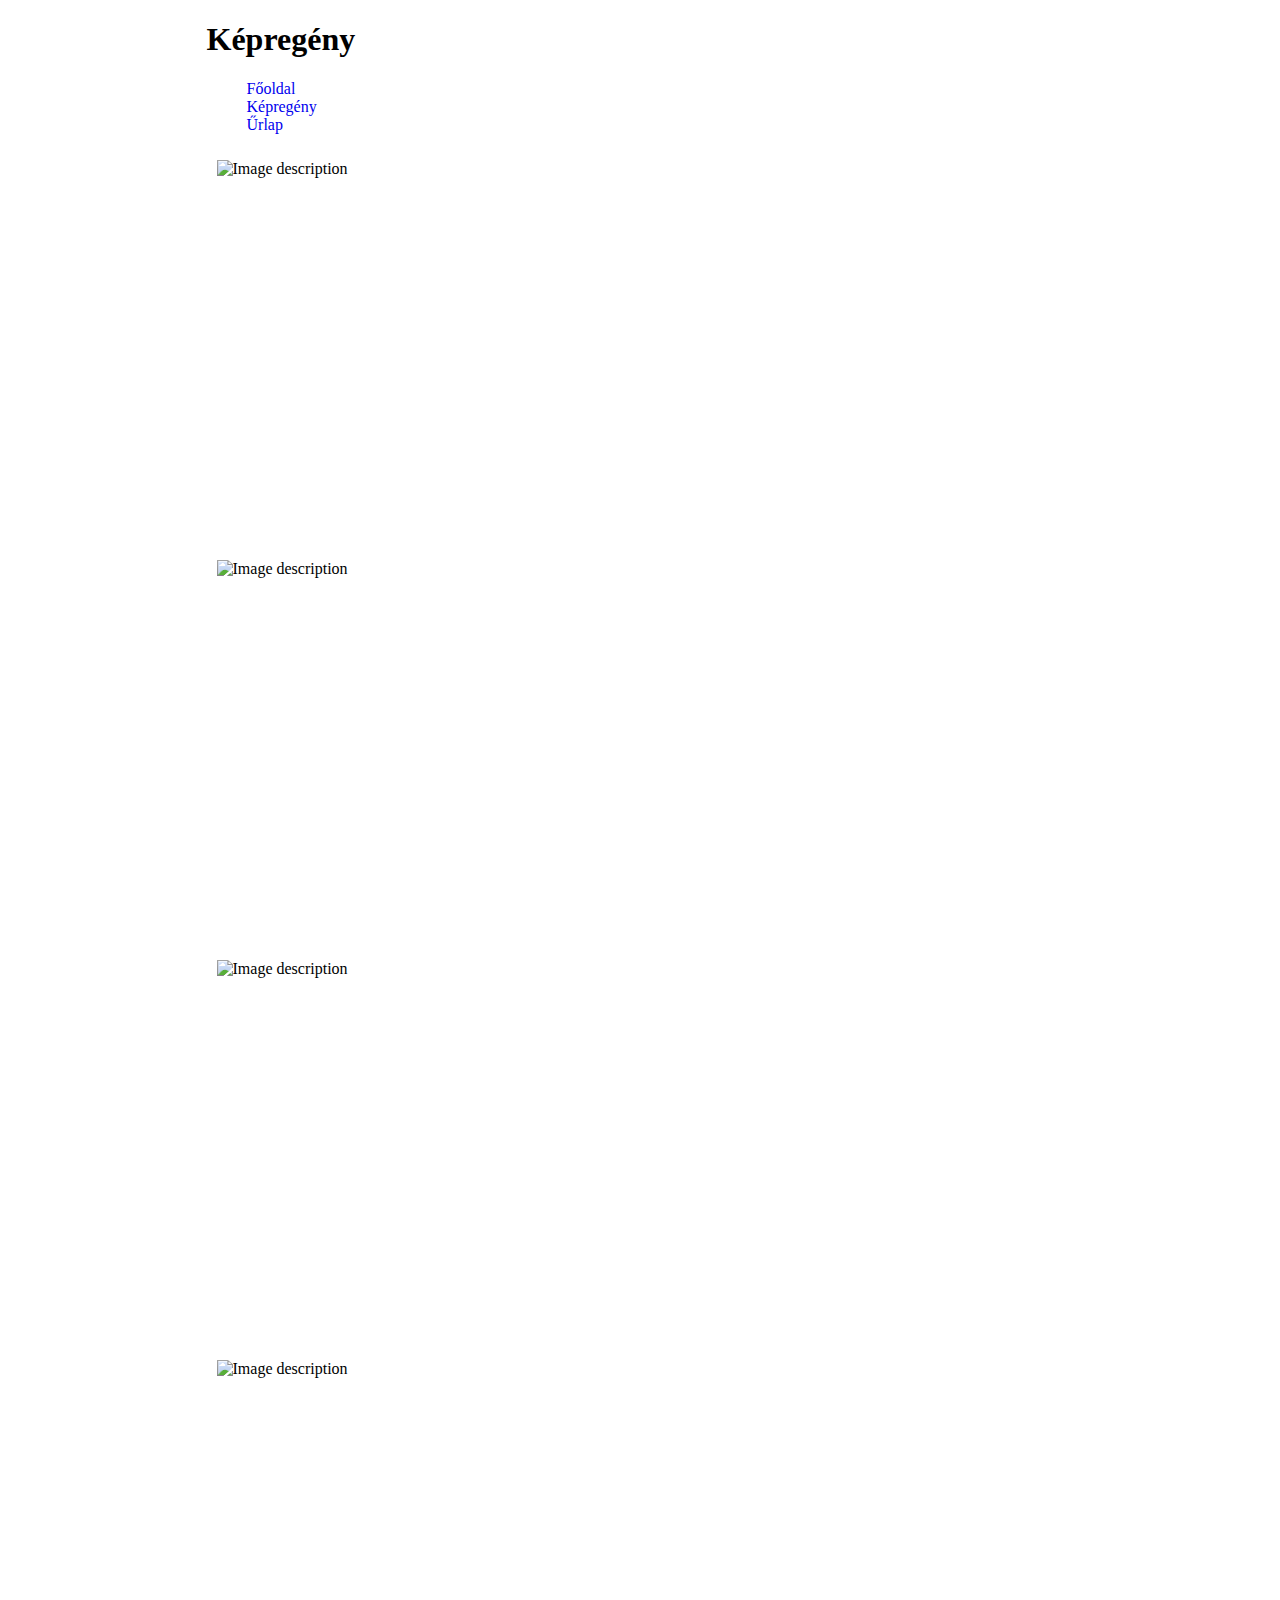
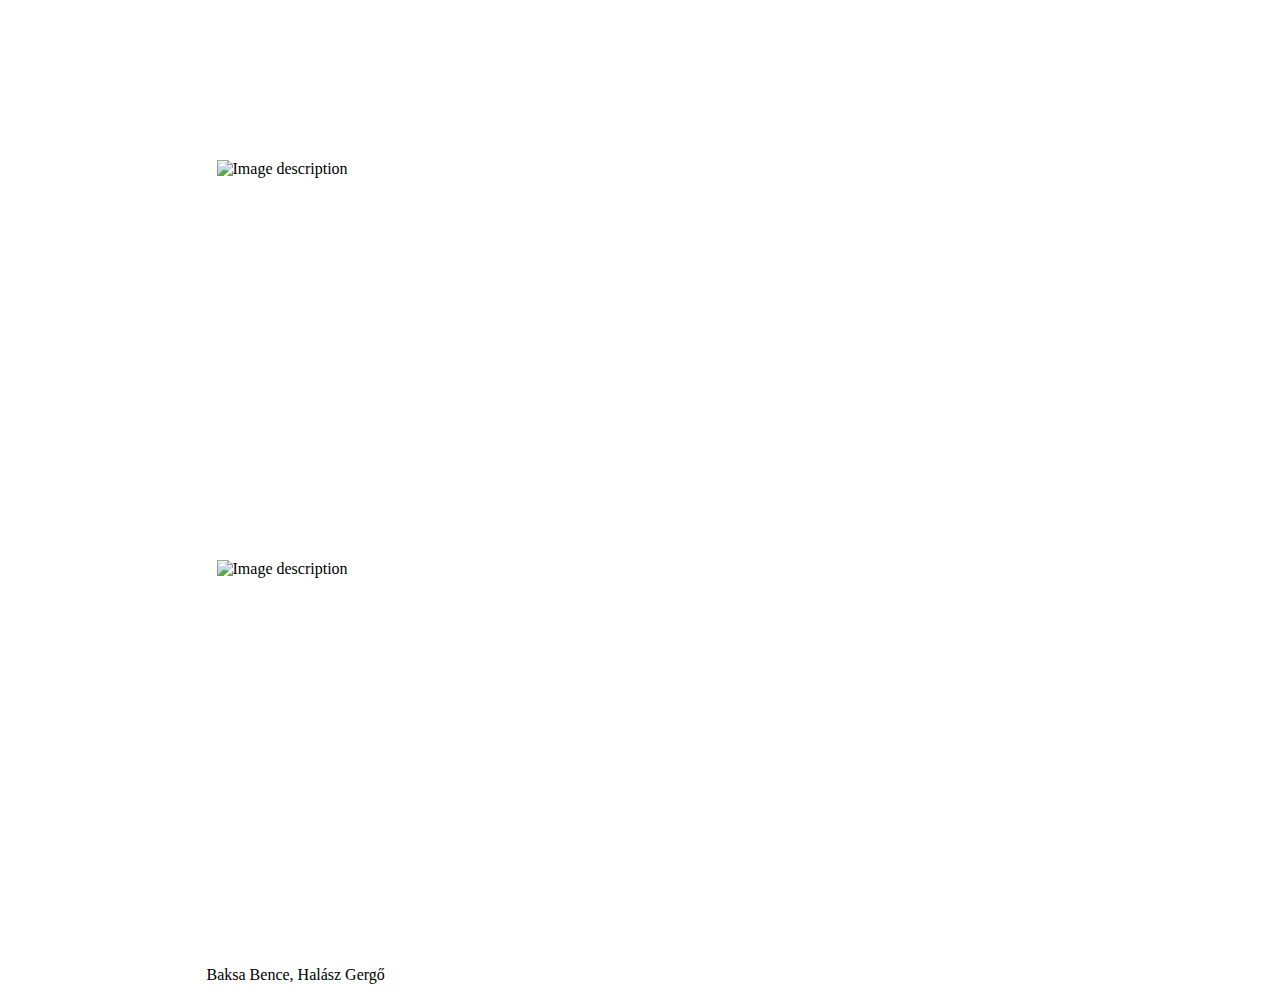
==== kepregeny.html @ dfd439e9 "kepregeny oldal alapok" ====
<!DOCTYPE html>
<html lang="hu">
  <head>
    <meta charset="UTF-8" />
    <meta name="viewport" content="width=device-width, initial-scale=1.0" />
    <meta name="description" content="Képregény" />
    <meta name="keywords" content="Kaland, Balaton, Képregény" />
    <meta name="author" content="Baksa Bence, Halász Gergő" />
    <link rel="stylesheet" href="szerkezet.css">
    <link rel="preconnect" href="https://fonts.googleapis.com" />
    <link rel="preconnect" href="https://fonts.gstatic.com" crossorigin />
    <link
      href="https://fonts.googleapis.com/css2?family=Bangers&display=swap"
      rel="stylesheet"
    />
    <title>Képregény</title>
  </head>
  <body>
    <main>
      <header>
        <h1>Képregény</h1>
      </header>

      <nav>
        <ul>
            <li><a href="index.html">Főoldal</a></li>
            <li><a href="kepregeny.html">Képregény</a></li>
            <li><a href="urlap.html">Űrlap</a></li>
        </ul>
      </nav>

      <article>
        <div class="card">
            <div class="card-holder">
            <img src="path/to/image.jpg" alt="Image description">
            <h3></h3>
            <p></p>
            </div>
            
          </div>

          <div class="card">
            <div class="card-holder">
            <img src="path/to/image.jpg" alt="Image description">
            <h3></h3>
            <p></p>
            </div>
            
        <div class="card">
            <div class="card-holder">
            <img src="path/to/image.jpg" alt="Image description">
            <h3></h3>
            <p></p>
        </div>
        
        <div class="card">
            <div class="card-holder">
            <img src="path/to/image.jpg" alt="Image description">
            <h3></h3>
            <p></p>
        </div>
        
        <div class="card">
            <div class="card-holder">
            <img src="path/to/image.jpg" alt="Image description">
            <h3></h3>
            <p></p>
        </div>
        
        <div class="card">
            <div class="card-holder">
            <img src="path/to/image.jpg" alt="Image description">
            <h3></h3>
            <p></p>
        </div>
      </article>

      <footer><p>Baksa Bence, Halász Gergő</p></footer>
    </main>
  </body>
</html>
---- szerkezet.css ----
main{
    max-width: 80%;
    width: 867px;
    margin: auto;
}


ul{
    list-style-type: none;
}

a{
    text-decoration: none;
}

.container {
    width: 100%;
    max-width: 960px;
    margin: 0 auto;
}

.card-holder {
    width: 280px;
    height: 380px;
    padding: 10px;
    background-color: white;
    border-radius: 10px;
}
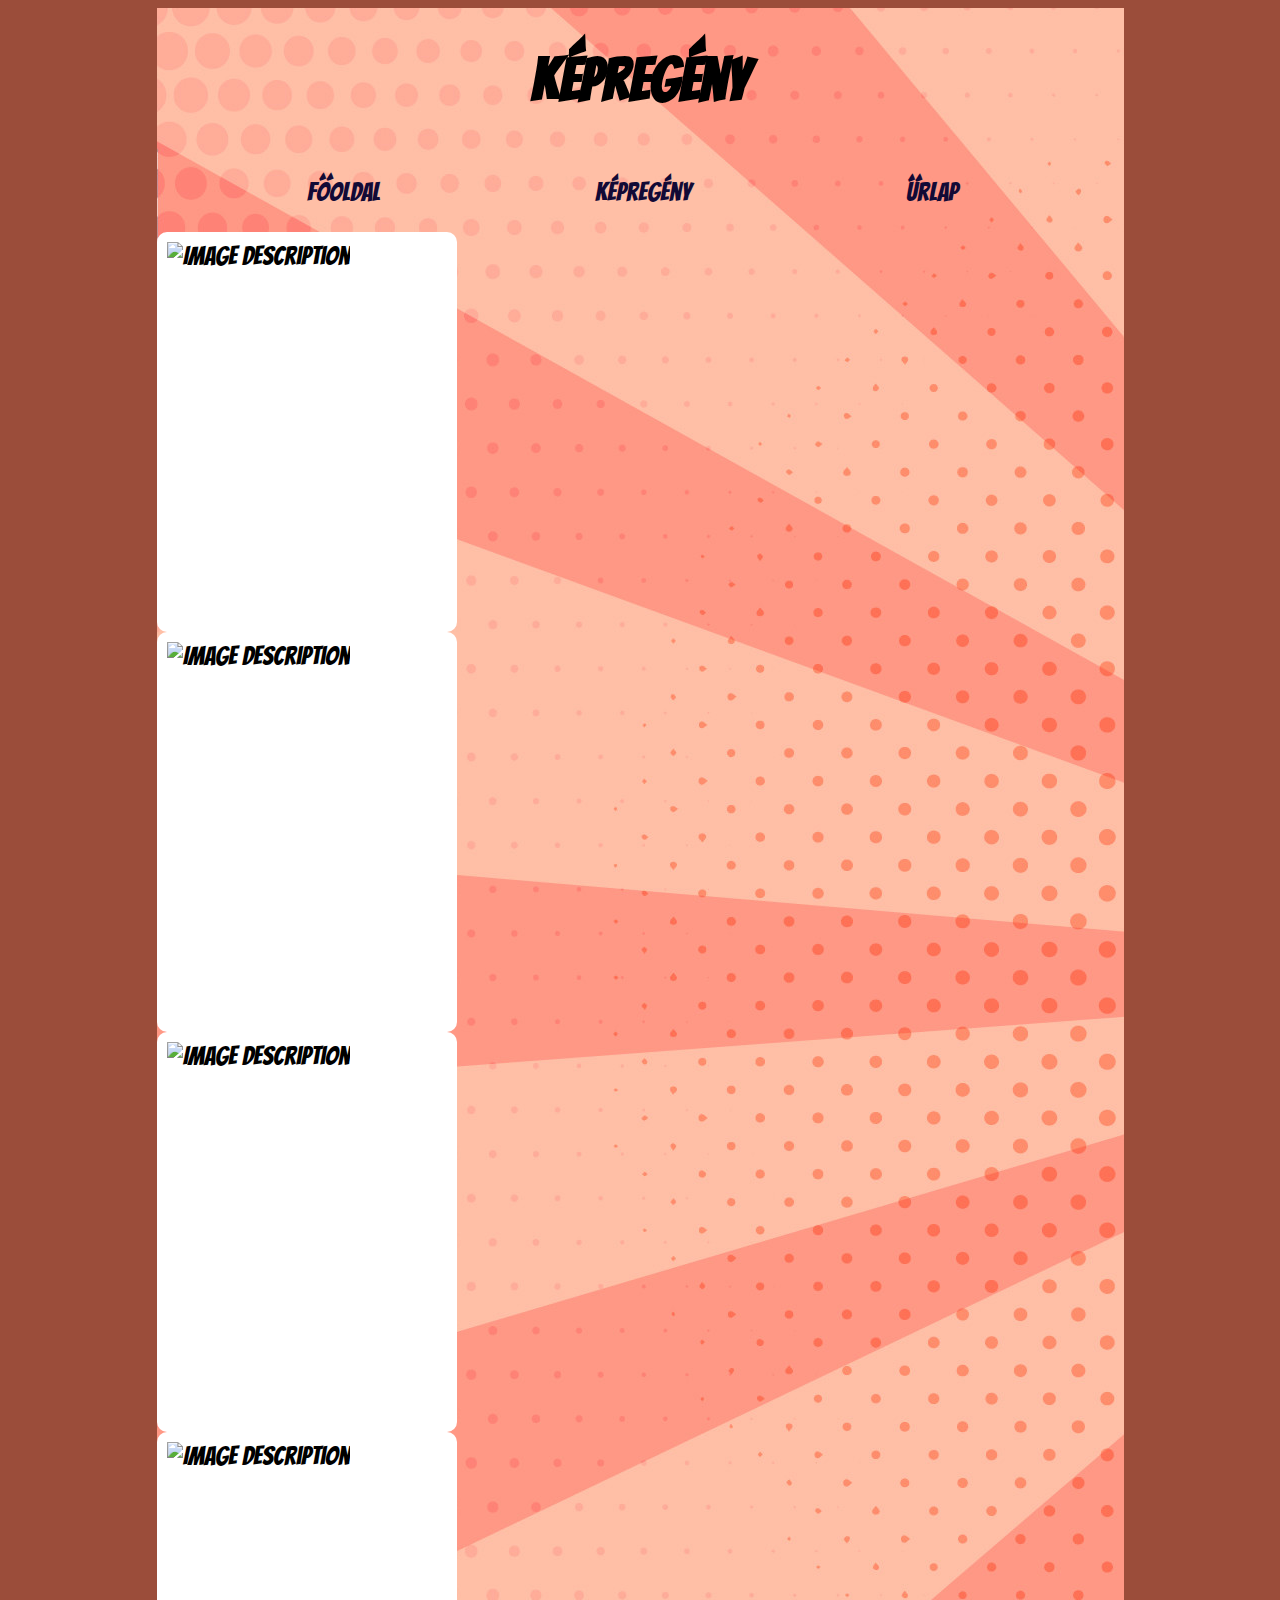
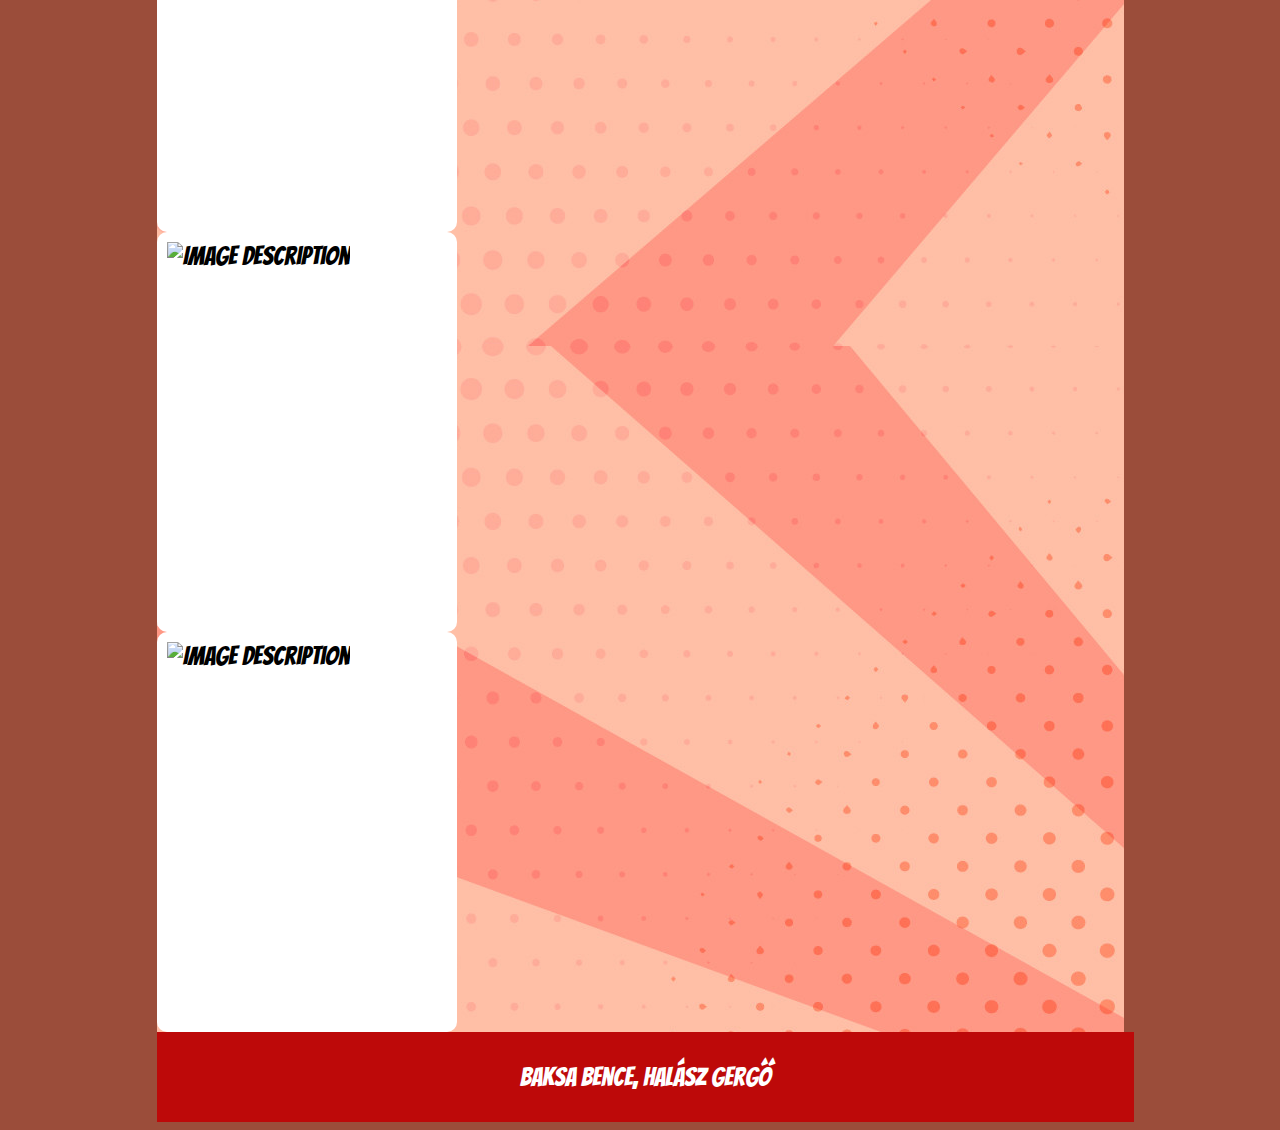
==== commit 0ddb75ec: "urlap oldal 70%" ====
--- a/kepregeny.html
+++ b/kepregeny.html
@@ -6,13 +6,10 @@
     <meta name="description" content="Képregény" />
     <meta name="keywords" content="Kaland, Balaton, Képregény" />
     <meta name="author" content="Baksa Bence, Halász Gergő" />
-    <link rel="stylesheet" href="szerkezet.css">
+    <link rel="stylesheet" href="kepregeny.css">
     <link rel="preconnect" href="https://fonts.googleapis.com" />
     <link rel="preconnect" href="https://fonts.gstatic.com" crossorigin />
-    <link
-      href="https://fonts.googleapis.com/css2?family=Bangers&display=swap"
-      rel="stylesheet"
-    />
+    <link href="https://fonts.googleapis.com/css2?family=Bangers&display=swap" rel="stylesheet"/>
     <title>Képregény</title>
   </head>
   <body>
--- a/kepregeny.css
+++ b/kepregeny.css
@@ -0,0 +1,14 @@
+@import url(kozos.css);
+.container {
+    width: 100%;
+    max-width: 960px;
+    margin: 0 auto;
+}
+
+.card-holder {
+    width: 280px;
+    height: 380px;
+    padding: 10px;
+    background-color: white;
+    border-radius: 10px;
+}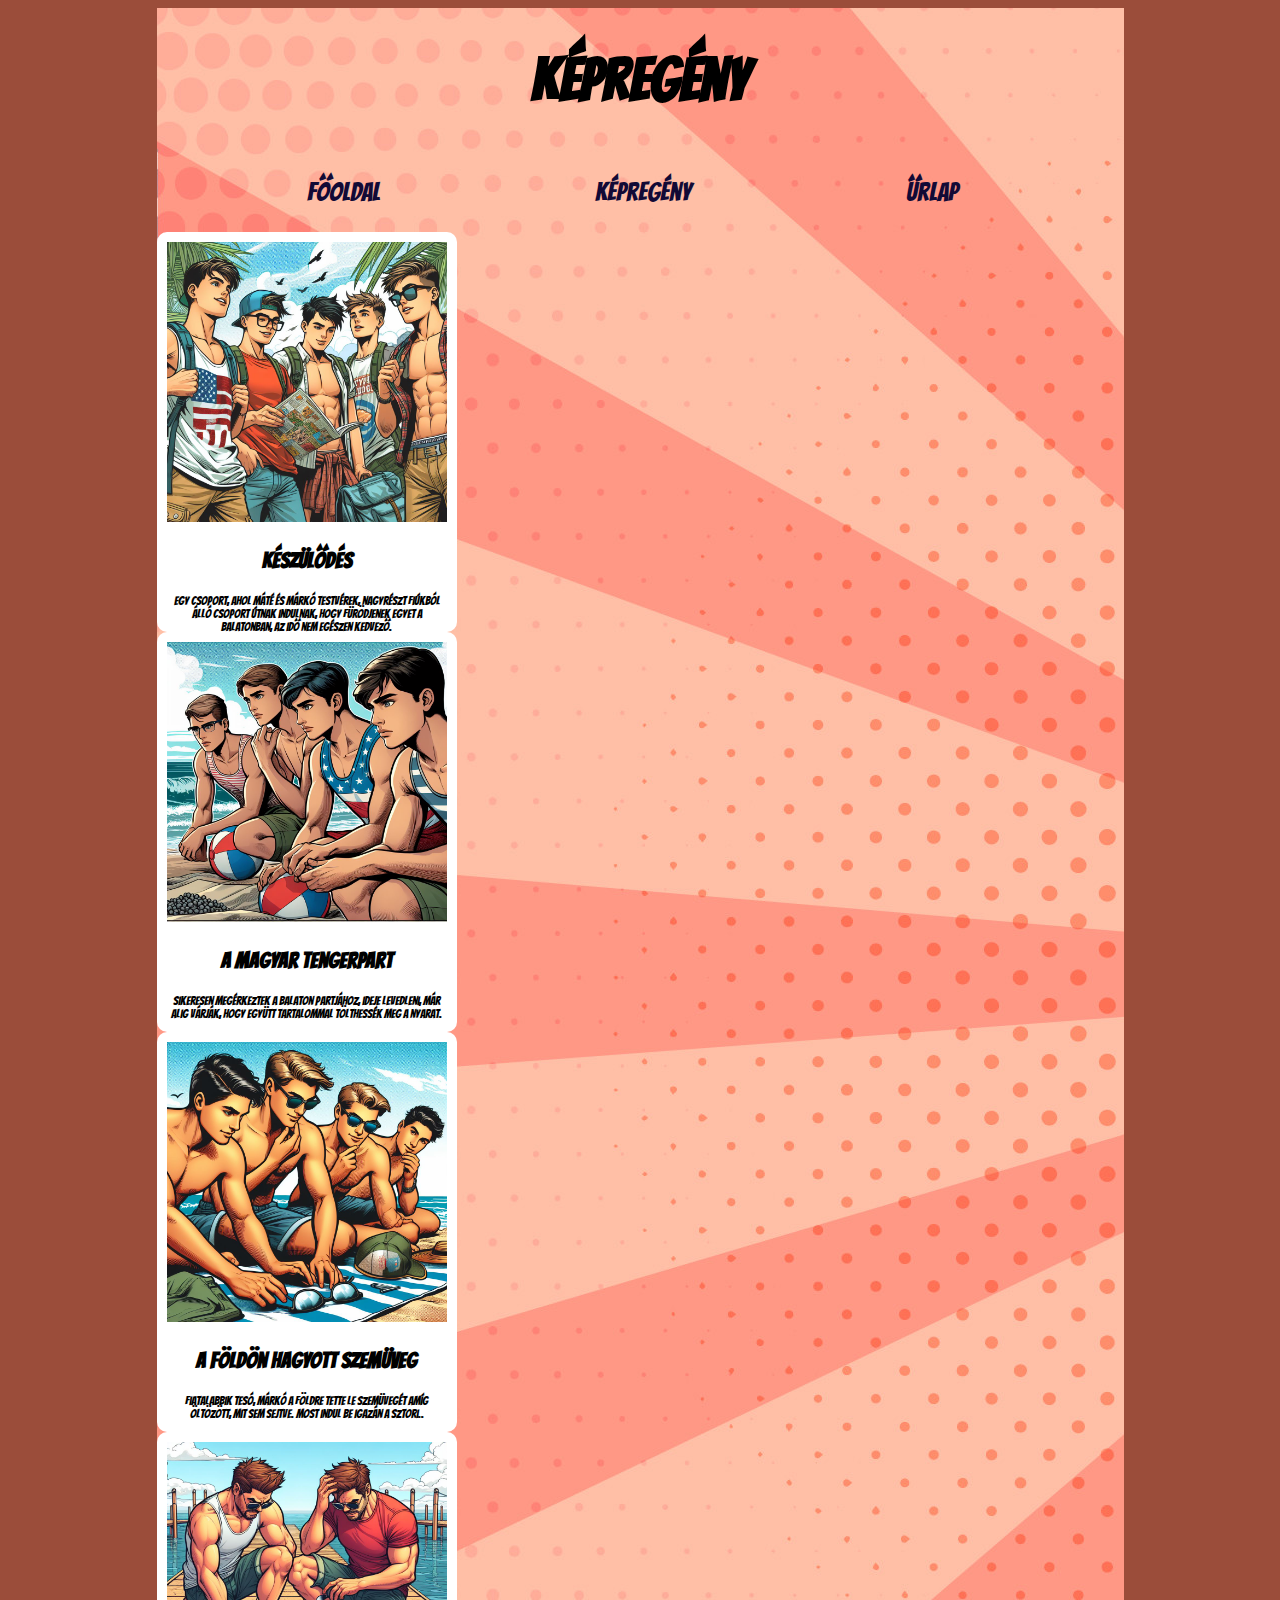
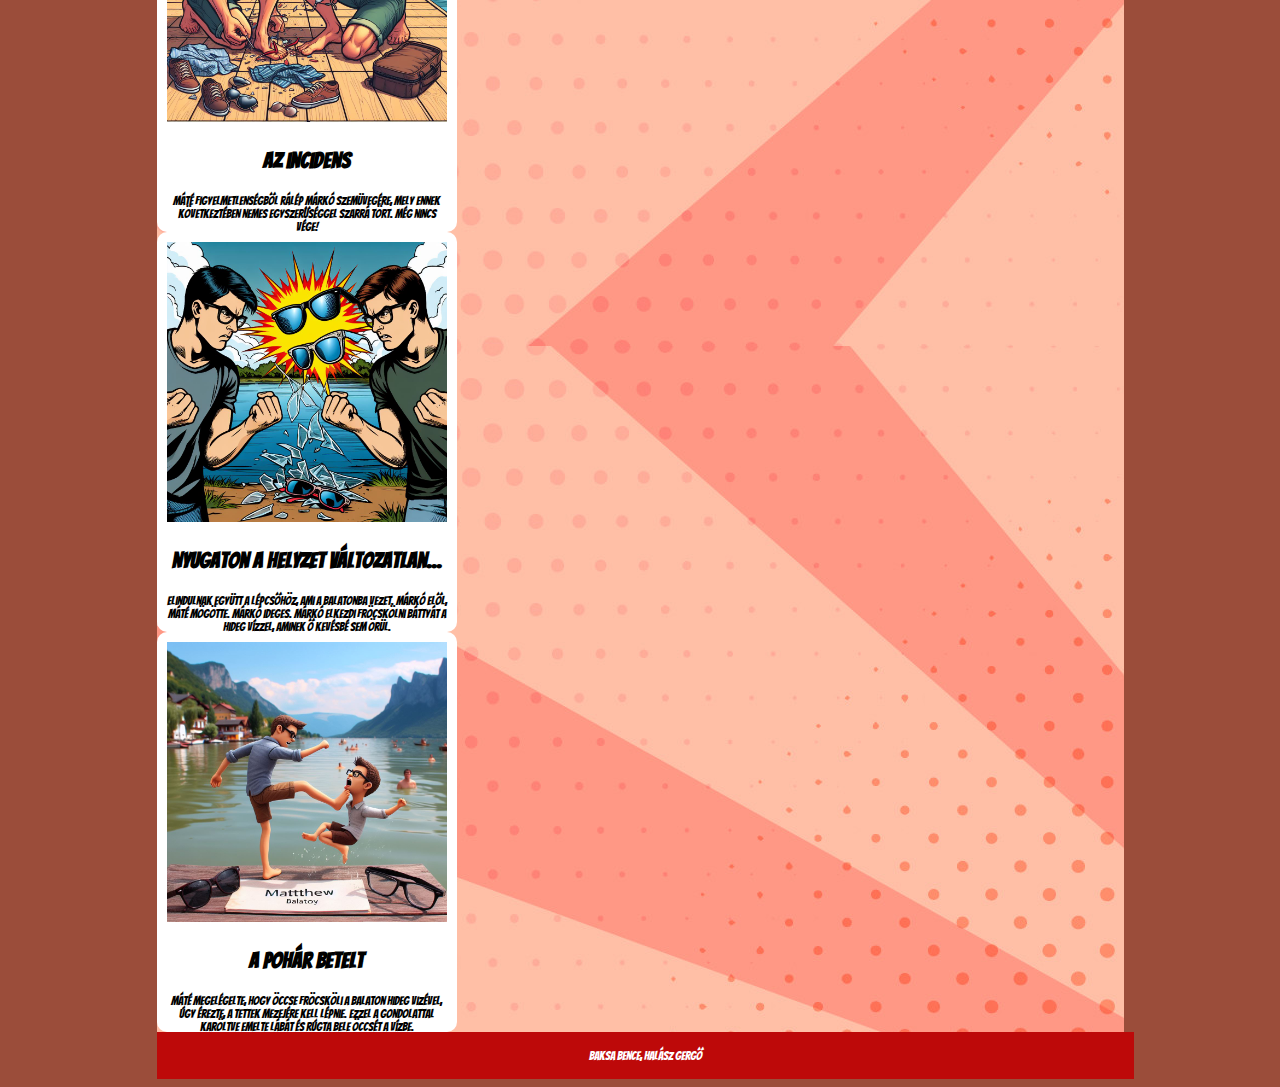
==== commit 87c6bfcb: "kepregeny konepcio" ====
--- a/kepregeny.html
+++ b/kepregeny.html
@@ -29,47 +29,49 @@
       <article>
         <div class="card">
             <div class="card-holder">
-            <img src="path/to/image.jpg" alt="Image description">
-            <h3></h3>
-            <p></p>
+            <img src="kepek/keszuletek.jpg" alt="Készülődés a partra">
+            <h3>Készülődés</h3>
+            <p>Egy csoport, ahol Máté és Márkó testvérek, nagyrészt fiúkból álló csoport útnak indulnak, hogy fürödjenek egyet a Balatonban, az idő nem egészen kedvező. </p>
             </div>
-            
-          </div>
+        </div>
 
           <div class="card">
             <div class="card-holder">
-            <img src="path/to/image.jpg" alt="Image description">
-            <h3></h3>
-            <p></p>
+            <img src="kepek/megerkezve.jpg" alt="Megérkeztek">
+            <h3>A magyar tengerpart</h3>
+            <p>Sikeresen megérkeztek a Balaton partjához, ideje levedleni, már alig várják, hogy együtt tartalommal tölthessék meg a nyarat.</p>
             </div>
             
         <div class="card">
             <div class="card-holder">
-            <img src="path/to/image.jpg" alt="Image description">
-            <h3></h3>
-            <p></p>
+            <img src="kepek/szemuveg_a_foldon.jpg" alt="A földön hagyott szemüveg">
+            <h3>A földön hagyott szemüveg</h3>
+            <p>Fiatalabbik tesó, Márkó a földre tette le szemüvegét amíg öltözött, mit sem sejtve. Most indul be igazán a sztori..</p>
         </div>
         
         <div class="card">
-            <div class="card-holder">
-            <img src="path/to/image.jpg" alt="Image description">
-            <h3></h3>
-            <p></p>
+          <div class="card-holder">
+          <img src="kepek/az incidens.jpg" alt="Az incidens">
+          <h3>Az incidens</h3>
+          <p>Máté figyelmetlenségből rálép Márkó szemüvegére, mely ennek következtében nemes egyszerűséggel szarrá tört. Még nincs vége!</p>
         </div>
-        
+
         <div class="card">
-            <div class="card-holder">
-            <img src="path/to/image.jpg" alt="Image description">
-            <h3></h3>
-            <p></p>
+          <div class="card-holder">
+          <img src="kepek/1kep.jfif" alt="Image description">
+          <h3>Nyugaton a helyzet változatlan...</h3>
+          <p>Elindulnak együtt a lépcsőhöz, ami a Balatonba vezet. Márkó elől, Máté mögötte. Márkó ideges. Márkó elkezdi fröcskölni báttyát a hideg vízzel, 
+            aminek ő kevésbé sem örül.</p>
         </div>
-        
-        <div class="card">
-            <div class="card-holder">
-            <img src="path/to/image.jpg" alt="Image description">
-            <h3></h3>
-            <p></p>
-        </div>
+      
+      <div class="card">
+        <div class="card-holder">
+        <img src="kepek/rugas.jfif" alt="Máté belerúgja öccsét a vízbe">
+        <h3>A pohár betelt</h3>
+        <p>Máté megelégelte, hogy öccse fröcsköli a Balaton hideg vizével, úgy érezte, a tettek mezejére kell lépnie. 
+          Ezzel a gondolattal karöltve emelte lábát és rúgta bele öccsét a vízbe.</p>
+      </div>
+    
       </article>
 
       <footer><p>Baksa Bence, Halász Gergő</p></footer>
--- a/kepregeny.css
+++ b/kepregeny.css
@@ -11,4 +11,21 @@
     padding: 10px;
     background-color: white;
     border-radius: 10px;
+}
+
+
+
+
+img{
+    width: 100%;
+}
+
+h3{
+    text-align: center;
+    font-size: 22px;
+}
+
+p{
+    font-size: 12px;
+    text-align: center;
 }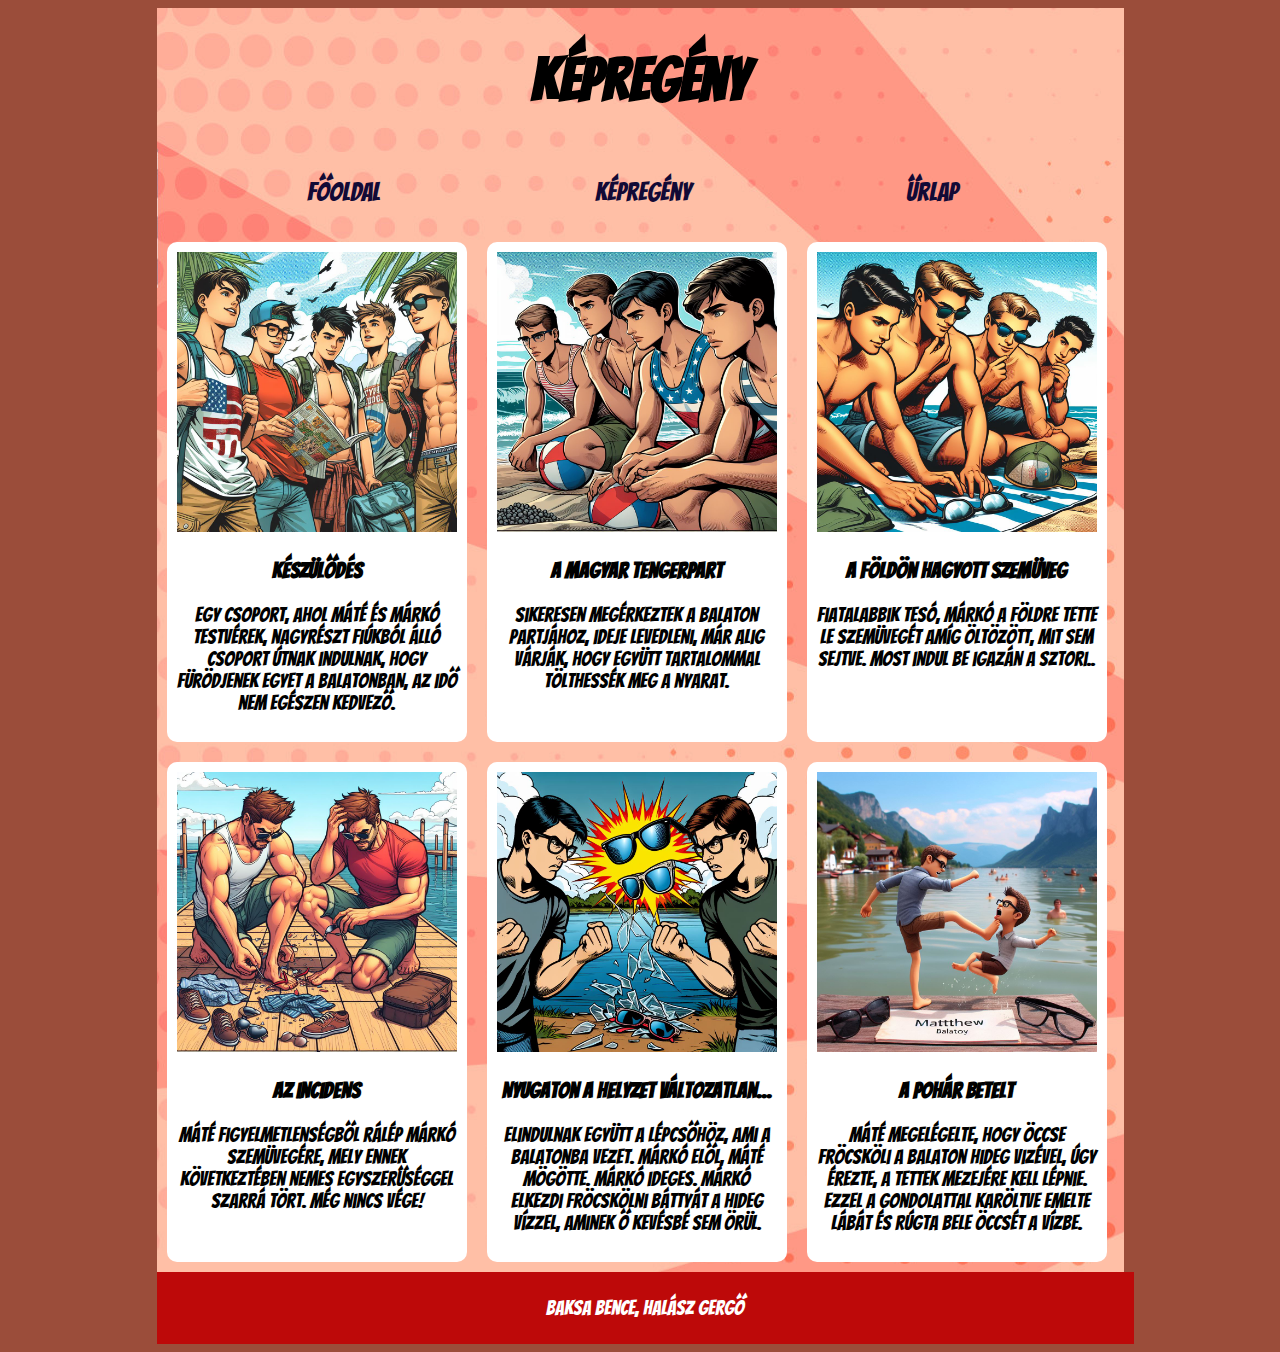
==== commit d2190dea: "kesz" ====
--- a/kepregeny.html
+++ b/kepregeny.html
@@ -27,6 +27,7 @@
       </nav>
 
       <article>
+        <div id="rendezes">
         <div class="card">
             <div class="card-holder">
             <img src="kepek/keszuletek.jpg" alt="Készülődés a partra">
@@ -40,20 +41,23 @@
             <img src="kepek/megerkezve.jpg" alt="Megérkeztek">
             <h3>A magyar tengerpart</h3>
             <p>Sikeresen megérkeztek a Balaton partjához, ideje levedleni, már alig várják, hogy együtt tartalommal tölthessék meg a nyarat.</p>
-            </div>
+          </div>  
+          </div>
             
         <div class="card">
             <div class="card-holder">
             <img src="kepek/szemuveg_a_foldon.jpg" alt="A földön hagyott szemüveg">
             <h3>A földön hagyott szemüveg</h3>
             <p>Fiatalabbik tesó, Márkó a földre tette le szemüvegét amíg öltözött, mit sem sejtve. Most indul be igazán a sztori..</p>
-        </div>
+          </div>
+          </div>
         
         <div class="card">
           <div class="card-holder">
           <img src="kepek/az incidens.jpg" alt="Az incidens">
           <h3>Az incidens</h3>
           <p>Máté figyelmetlenségből rálép Márkó szemüvegére, mely ennek következtében nemes egyszerűséggel szarrá tört. Még nincs vége!</p>
+        </div>
         </div>
 
         <div class="card">
@@ -62,7 +66,8 @@
           <h3>Nyugaton a helyzet változatlan...</h3>
           <p>Elindulnak együtt a lépcsőhöz, ami a Balatonba vezet. Márkó elől, Máté mögötte. Márkó ideges. Márkó elkezdi fröcskölni báttyát a hideg vízzel, 
             aminek ő kevésbé sem örül.</p>
-        </div>
+          </div>
+          </div>
       
       <div class="card">
         <div class="card-holder">
@@ -70,8 +75,9 @@
         <h3>A pohár betelt</h3>
         <p>Máté megelégelte, hogy öccse fröcsköli a Balaton hideg vizével, úgy érezte, a tettek mezejére kell lépnie. 
           Ezzel a gondolattal karöltve emelte lábát és rúgta bele öccsét a vízbe.</p>
-      </div>
-    
+        </div>
+        </div>
+    </div>
       </article>
 
       <footer><p>Baksa Bence, Halász Gergő</p></footer>
--- a/kepregeny.css
+++ b/kepregeny.css
@@ -1,21 +1,29 @@
 @import url(kozos.css);
-.container {
-    width: 100%;
-    max-width: 960px;
-    margin: 0 auto;
-}
+
 
 .card-holder {
     width: 280px;
-    height: 380px;
+    height: 480px;
     padding: 10px;
     background-color: white;
     border-radius: 10px;
+
 }
+article{
+    width: 100%;
+}
+article{
+    flex: 0 0 100%
 
-
-
-
+}
+#rendezes{
+    display: flex;
+    flex-direction: row;
+    flex-wrap: wrap;
+}
+.card{
+    padding: 10px;
+}
 img{
     width: 100%;
 }
@@ -26,6 +34,35 @@
 }
 
 p{
-    font-size: 12px;
+    font-size: 20px;
     text-align: center;
+}
+
+@media (max-width: 1000px){
+    li{
+       
+       padding-left: 120px;
+    }
+    nav{
+        flex: 0 0 100%;
+    }
+    main{
+        width: 100%;
+        max-width: 1000px;
+        flex-direction: column;
+    }
+}
+@media (max-width: 500px){
+    li{
+       padding-top: 20px;
+       padding-bottom:20px;
+    }
+    nav{
+        flex: 0 0 100%;
+    }
+    main{
+        width: 100%;
+        max-width: 1000px;
+        flex-direction: column;
+    }
 }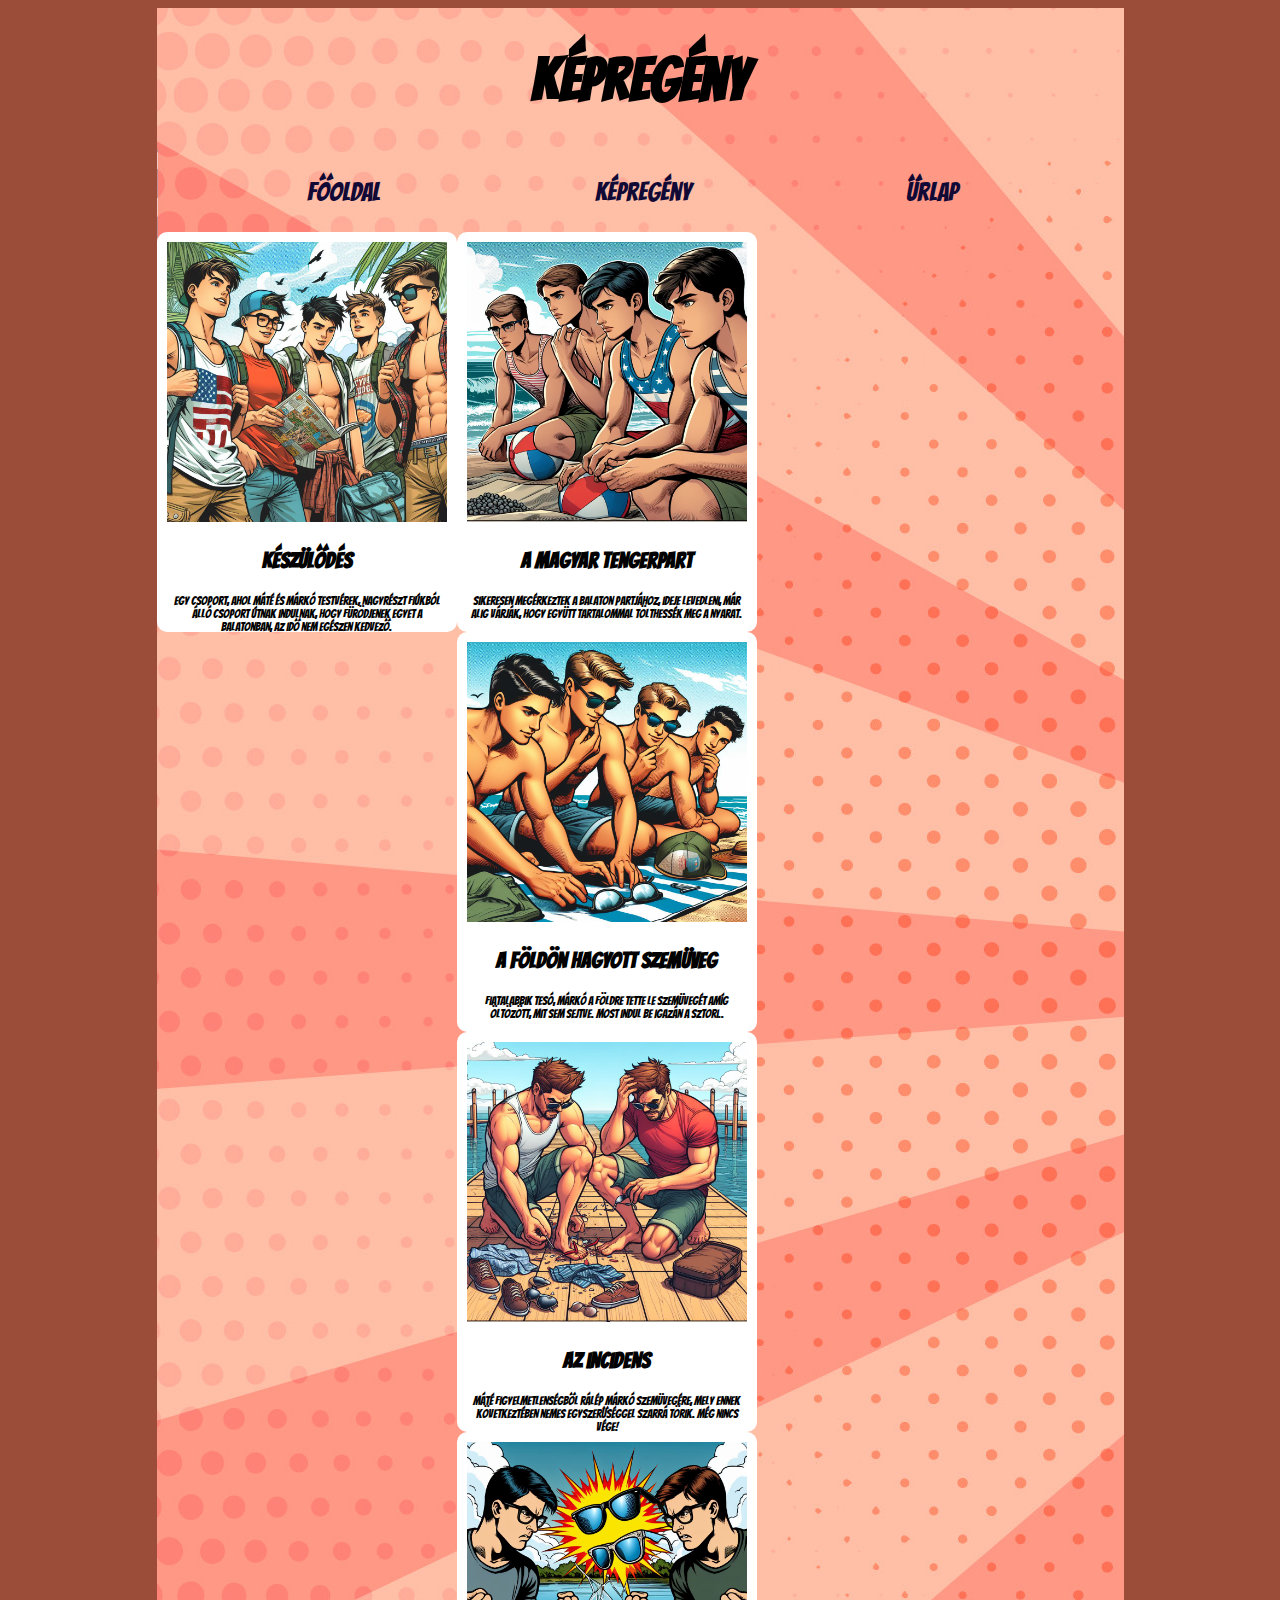
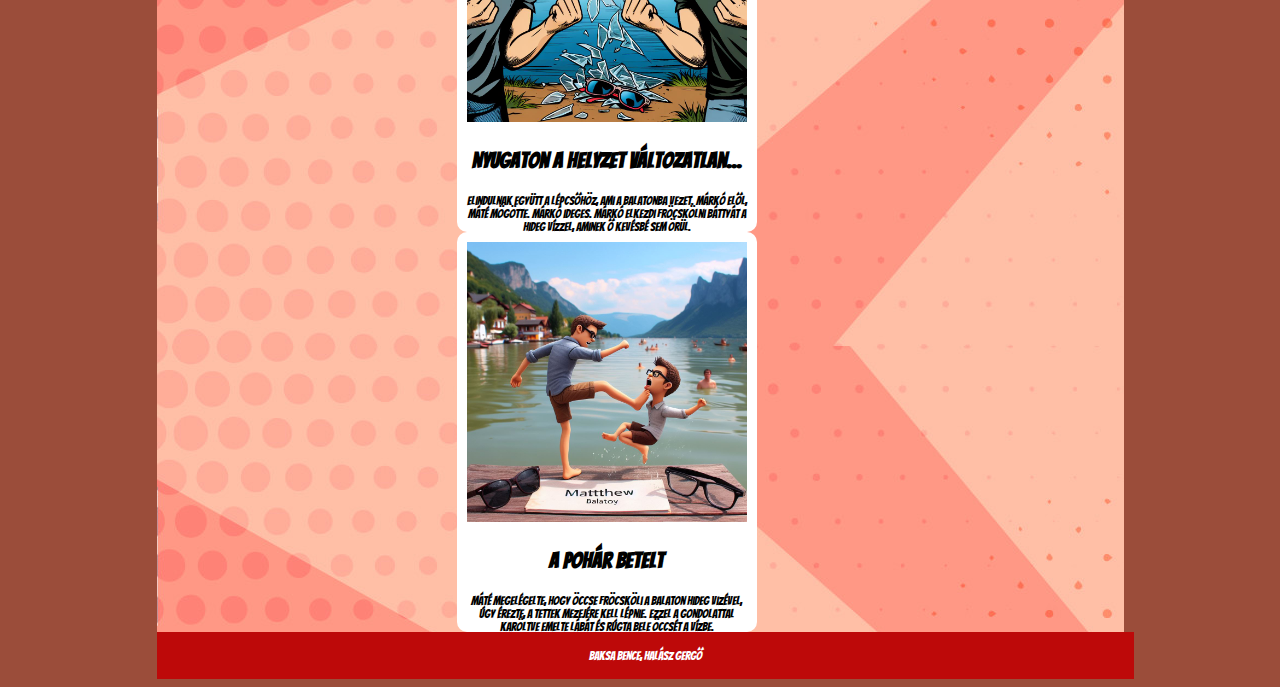
==== commit 93783907: "kepr_page_unfinished" ====
--- a/kepregeny.html
+++ b/kepregeny.html
@@ -27,7 +27,6 @@
       </nav>
 
       <article>
-        <div id="rendezes">
         <div class="card">
             <div class="card-holder">
             <img src="kepek/keszuletek.jpg" alt="Készülődés a partra">
@@ -41,23 +40,20 @@
             <img src="kepek/megerkezve.jpg" alt="Megérkeztek">
             <h3>A magyar tengerpart</h3>
             <p>Sikeresen megérkeztek a Balaton partjához, ideje levedleni, már alig várják, hogy együtt tartalommal tölthessék meg a nyarat.</p>
-          </div>  
-          </div>
+            </div>
             
         <div class="card">
             <div class="card-holder">
             <img src="kepek/szemuveg_a_foldon.jpg" alt="A földön hagyott szemüveg">
             <h3>A földön hagyott szemüveg</h3>
             <p>Fiatalabbik tesó, Márkó a földre tette le szemüvegét amíg öltözött, mit sem sejtve. Most indul be igazán a sztori..</p>
-          </div>
-          </div>
+        </div>
         
         <div class="card">
           <div class="card-holder">
           <img src="kepek/az incidens.jpg" alt="Az incidens">
           <h3>Az incidens</h3>
-          <p>Máté figyelmetlenségből rálép Márkó szemüvegére, mely ennek következtében nemes egyszerűséggel szarrá tört. Még nincs vége!</p>
-        </div>
+          <p>Máté figyelmetlenségből rálép Márkó szemüvegére, mely ennek következtében nemes egyszerűséggel szarrá törik. Még nincs vége!</p>
         </div>
 
         <div class="card">
@@ -66,8 +62,7 @@
           <h3>Nyugaton a helyzet változatlan...</h3>
           <p>Elindulnak együtt a lépcsőhöz, ami a Balatonba vezet. Márkó elől, Máté mögötte. Márkó ideges. Márkó elkezdi fröcskölni báttyát a hideg vízzel, 
             aminek ő kevésbé sem örül.</p>
-          </div>
-          </div>
+        </div>
       
       <div class="card">
         <div class="card-holder">
@@ -75,9 +70,8 @@
         <h3>A pohár betelt</h3>
         <p>Máté megelégelte, hogy öccse fröcsköli a Balaton hideg vizével, úgy érezte, a tettek mezejére kell lépnie. 
           Ezzel a gondolattal karöltve emelte lábát és rúgta bele öccsét a vízbe.</p>
-        </div>
-        </div>
-    </div>
+      </div>
+    
       </article>
 
       <footer><p>Baksa Bence, Halász Gergő</p></footer>
--- a/kepregeny.css
+++ b/kepregeny.css
@@ -1,29 +1,29 @@
 @import url(kozos.css);
+.card {
 
+    max-width: 960px;
+}
 
 .card-holder {
     width: 280px;
-    height: 480px;
+    height: 380px;
     padding: 10px;
     background-color: white;
     border-radius: 10px;
+}
 
-}
 article{
-    width: 100%;
-}
-article{
-    flex: 0 0 100%
-
-}
-#rendezes{
     display: flex;
     flex-direction: row;
     flex-wrap: wrap;
+    width: 100%;
 }
+
 .card{
-    padding: 10px;
+    height: 20%;
+    align-items: baseline;
 }
+
 img{
     width: 100%;
 }
@@ -34,35 +34,6 @@
 }
 
 p{
-    font-size: 20px;
+    font-size: 12px;
     text-align: center;
-}
-
-@media (max-width: 1000px){
-    li{
-       
-       padding-left: 120px;
-    }
-    nav{
-        flex: 0 0 100%;
-    }
-    main{
-        width: 100%;
-        max-width: 1000px;
-        flex-direction: column;
-    }
-}
-@media (max-width: 500px){
-    li{
-       padding-top: 20px;
-       padding-bottom:20px;
-    }
-    nav{
-        flex: 0 0 100%;
-    }
-    main{
-        width: 100%;
-        max-width: 1000px;
-        flex-direction: column;
-    }
 }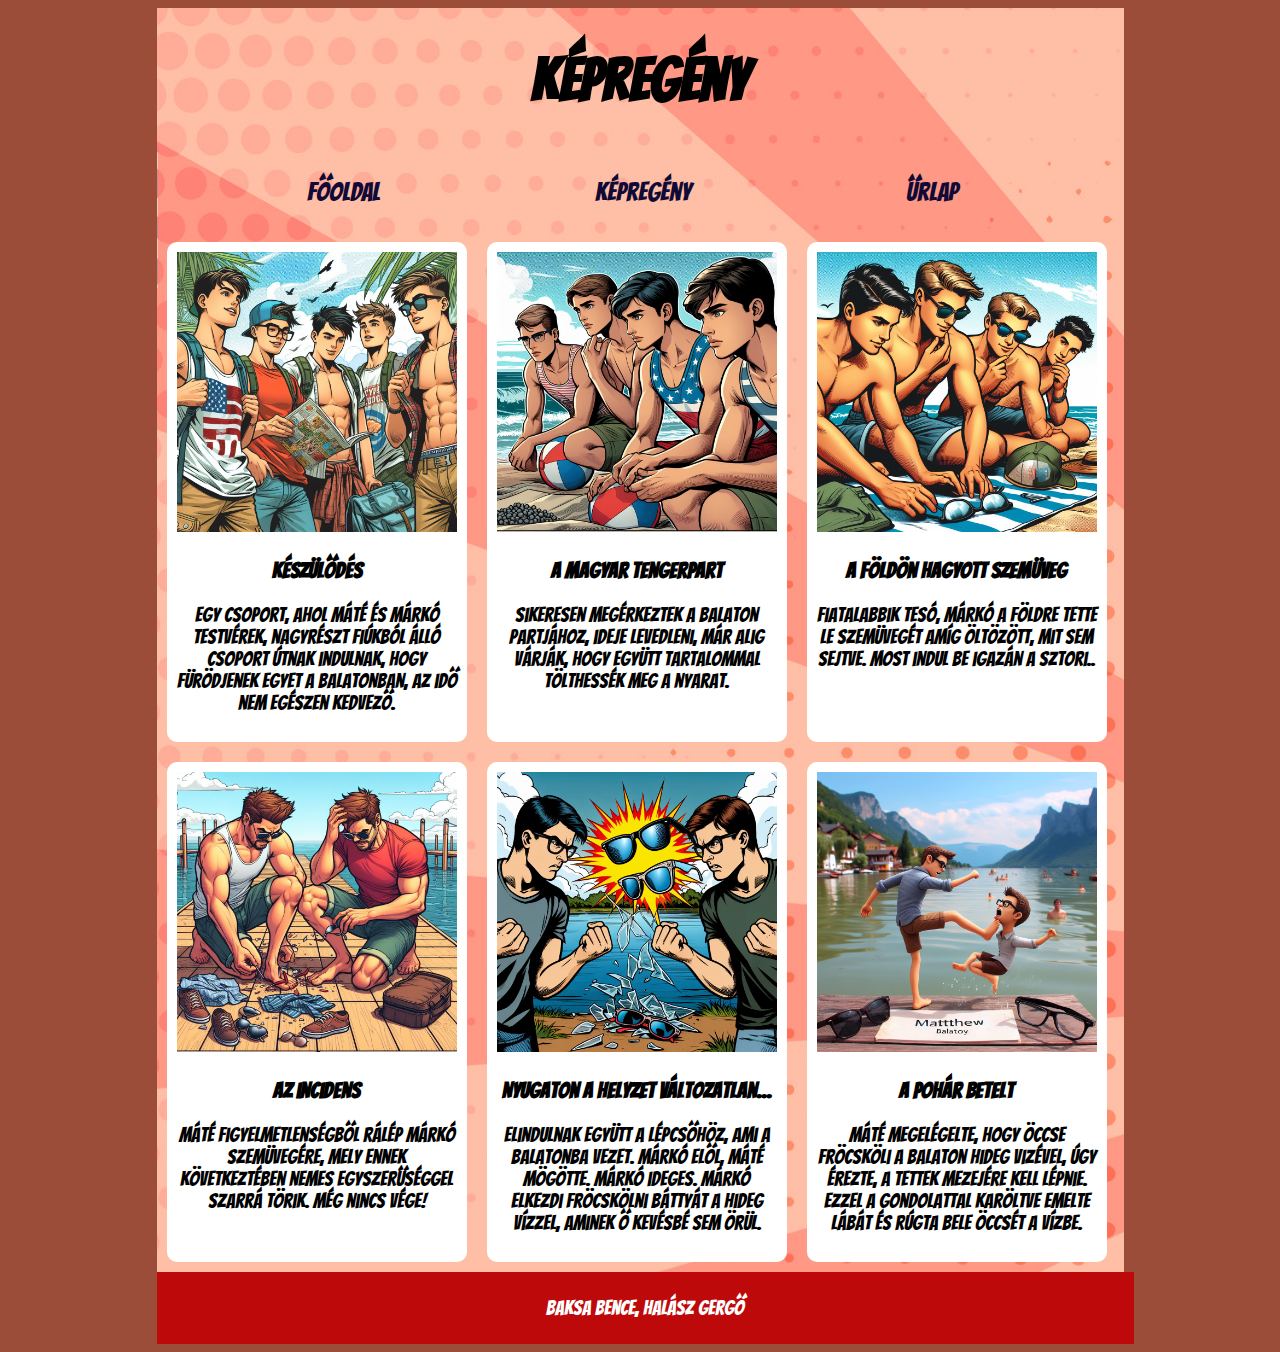
==== commit 76f71e95: "Merge branch 'main' of https://github.com/HalaszGergo2/Kepregeny" ====
--- a/kepregeny.html
+++ b/kepregeny.html
@@ -27,6 +27,7 @@
       </nav>
 
       <article>
+        <div id="rendezes">
         <div class="card">
             <div class="card-holder">
             <img src="kepek/keszuletek.jpg" alt="Készülődés a partra">
@@ -40,20 +41,23 @@
             <img src="kepek/megerkezve.jpg" alt="Megérkeztek">
             <h3>A magyar tengerpart</h3>
             <p>Sikeresen megérkeztek a Balaton partjához, ideje levedleni, már alig várják, hogy együtt tartalommal tölthessék meg a nyarat.</p>
-            </div>
+          </div>  
+          </div>
             
         <div class="card">
             <div class="card-holder">
             <img src="kepek/szemuveg_a_foldon.jpg" alt="A földön hagyott szemüveg">
             <h3>A földön hagyott szemüveg</h3>
             <p>Fiatalabbik tesó, Márkó a földre tette le szemüvegét amíg öltözött, mit sem sejtve. Most indul be igazán a sztori..</p>
-        </div>
+          </div>
+          </div>
         
         <div class="card">
           <div class="card-holder">
           <img src="kepek/az incidens.jpg" alt="Az incidens">
           <h3>Az incidens</h3>
           <p>Máté figyelmetlenségből rálép Márkó szemüvegére, mely ennek következtében nemes egyszerűséggel szarrá törik. Még nincs vége!</p>
+        </div>
         </div>
 
         <div class="card">
@@ -62,7 +66,8 @@
           <h3>Nyugaton a helyzet változatlan...</h3>
           <p>Elindulnak együtt a lépcsőhöz, ami a Balatonba vezet. Márkó elől, Máté mögötte. Márkó ideges. Márkó elkezdi fröcskölni báttyát a hideg vízzel, 
             aminek ő kevésbé sem örül.</p>
-        </div>
+          </div>
+          </div>
       
       <div class="card">
         <div class="card-holder">
@@ -70,8 +75,9 @@
         <h3>A pohár betelt</h3>
         <p>Máté megelégelte, hogy öccse fröcsköli a Balaton hideg vizével, úgy érezte, a tettek mezejére kell lépnie. 
           Ezzel a gondolattal karöltve emelte lábát és rúgta bele öccsét a vízbe.</p>
-      </div>
-    
+        </div>
+        </div>
+    </div>
       </article>
 
       <footer><p>Baksa Bence, Halász Gergő</p></footer>
--- a/kepregeny.css
+++ b/kepregeny.css
@@ -1,29 +1,28 @@
 @import url(kozos.css);
-.card {
-
-    max-width: 960px;
-}
 
 .card-holder {
     width: 280px;
-    height: 380px;
+    height: 480px;
     padding: 10px;
     background-color: white;
     border-radius: 10px;
+
 }
+article{
+    width: 100%;
+}
+article{
+    flex: 0 0 100%
 
-article{
+}
+#rendezes{
     display: flex;
     flex-direction: row;
     flex-wrap: wrap;
-    width: 100%;
 }
-
 .card{
-    height: 20%;
-    align-items: baseline;
+    padding: 10px;
 }
-
 img{
     width: 100%;
 }
@@ -34,6 +33,35 @@
 }
 
 p{
-    font-size: 12px;
+    font-size: 20px;
     text-align: center;
+}
+
+@media (max-width: 1000px){
+    li{
+       
+       padding-left: 120px;
+    }
+    nav{
+        flex: 0 0 100%;
+    }
+    main{
+        width: 100%;
+        max-width: 1000px;
+        flex-direction: column;
+    }
+}
+@media (max-width: 500px){
+    li{
+       padding-top: 20px;
+       padding-bottom:20px;
+    }
+    nav{
+        flex: 0 0 100%;
+    }
+    main{
+        width: 100%;
+        max-width: 1000px;
+        flex-direction: column;
+    }
 }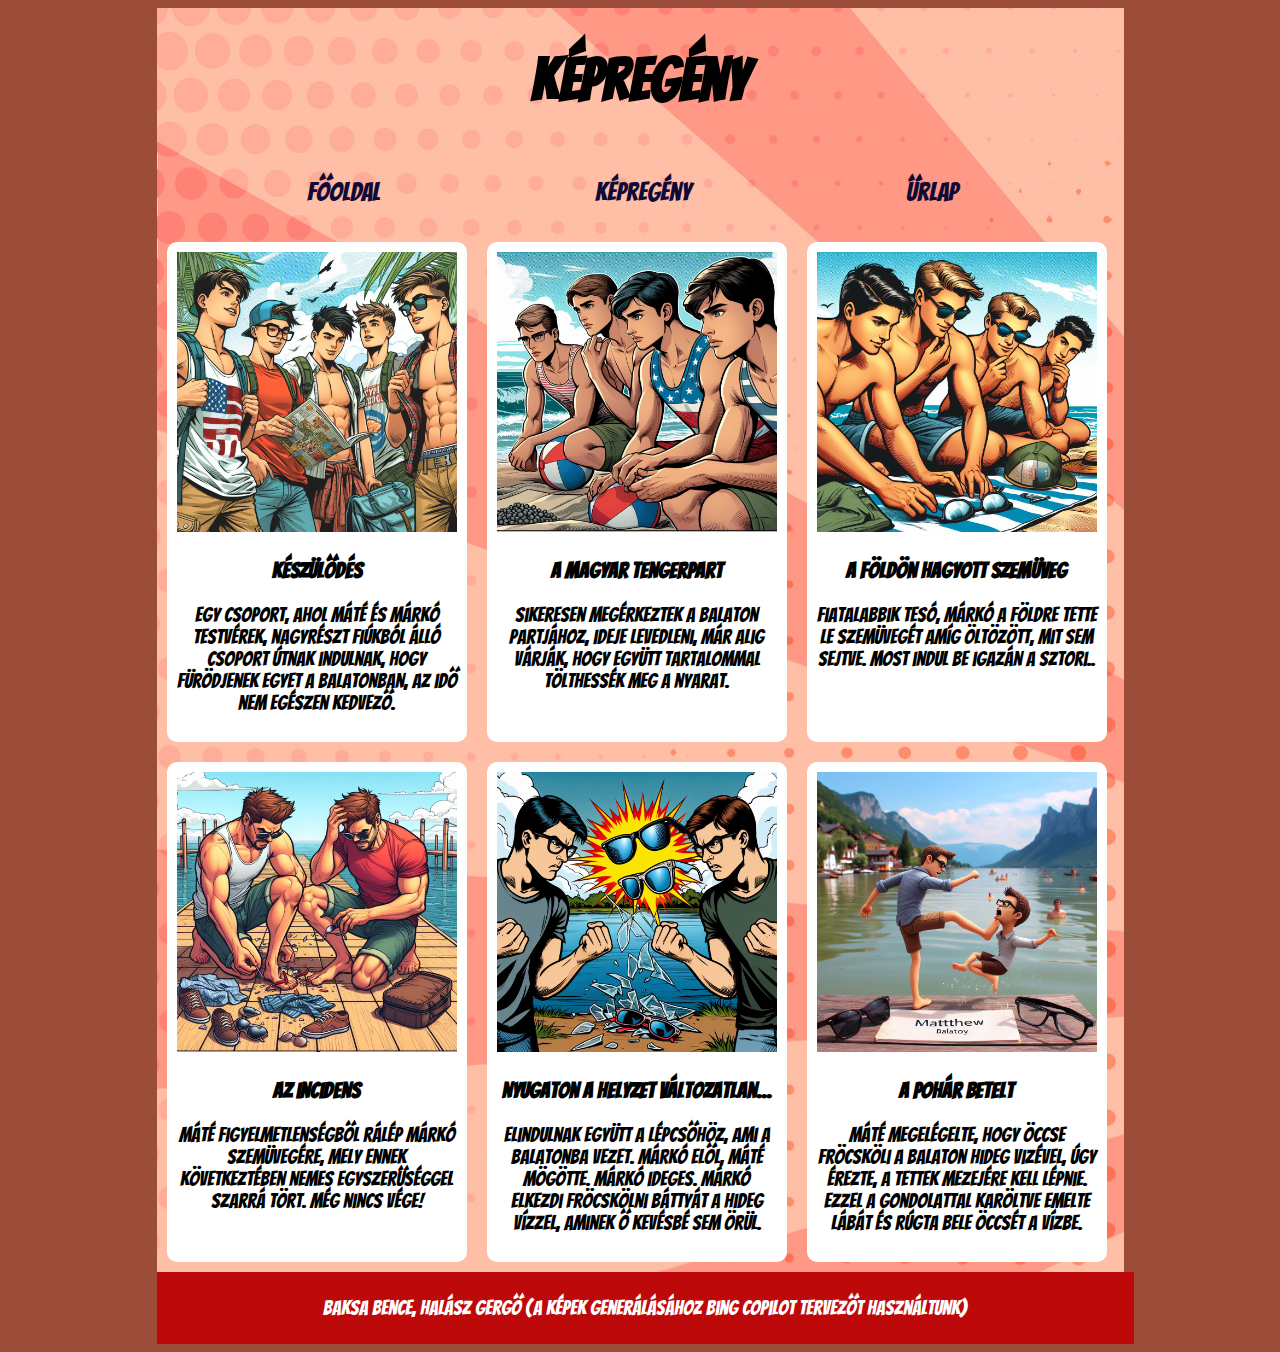
==== commit 628a5bb7: "fooldal reszponzivitas" ====
--- a/kepregeny.html
+++ b/kepregeny.html
@@ -56,7 +56,7 @@
           <div class="card-holder">
           <img src="kepek/az incidens.jpg" alt="Az incidens">
           <h3>Az incidens</h3>
-          <p>Máté figyelmetlenségből rálép Márkó szemüvegére, mely ennek következtében nemes egyszerűséggel szarrá törik. Még nincs vége!</p>
+          <p>Máté figyelmetlenségből rálép Márkó szemüvegére, mely ennek következtében nemes egyszerűséggel szarrá tört. Még nincs vége!</p>
         </div>
         </div>
 
@@ -80,7 +80,7 @@
     </div>
       </article>
 
-      <footer><p>Baksa Bence, Halász Gergő</p></footer>
+      <footer><p>Baksa Bence, Halász Gergő (A képek generálásához Bing Copilot tervezőt használtunk)</p></footer>
     </main>
   </body>
 </html>
--- a/kepregeny.css
+++ b/kepregeny.css
@@ -1,4 +1,5 @@
 @import url(kozos.css);
+
 
 .card-holder {
     width: 280px;
@@ -12,8 +13,7 @@
     width: 100%;
 }
 article{
-    flex: 0 0 100%
-
+    flex: 0 0 100%;
 }
 #rendezes{
     display: flex;
@@ -50,6 +50,11 @@
         max-width: 1000px;
         flex-direction: column;
     }
+    article{
+        flex-direction: column;
+        align-content: space-around;
+        align-items: space-around;
+    }
 }
 @media (max-width: 500px){
     li{
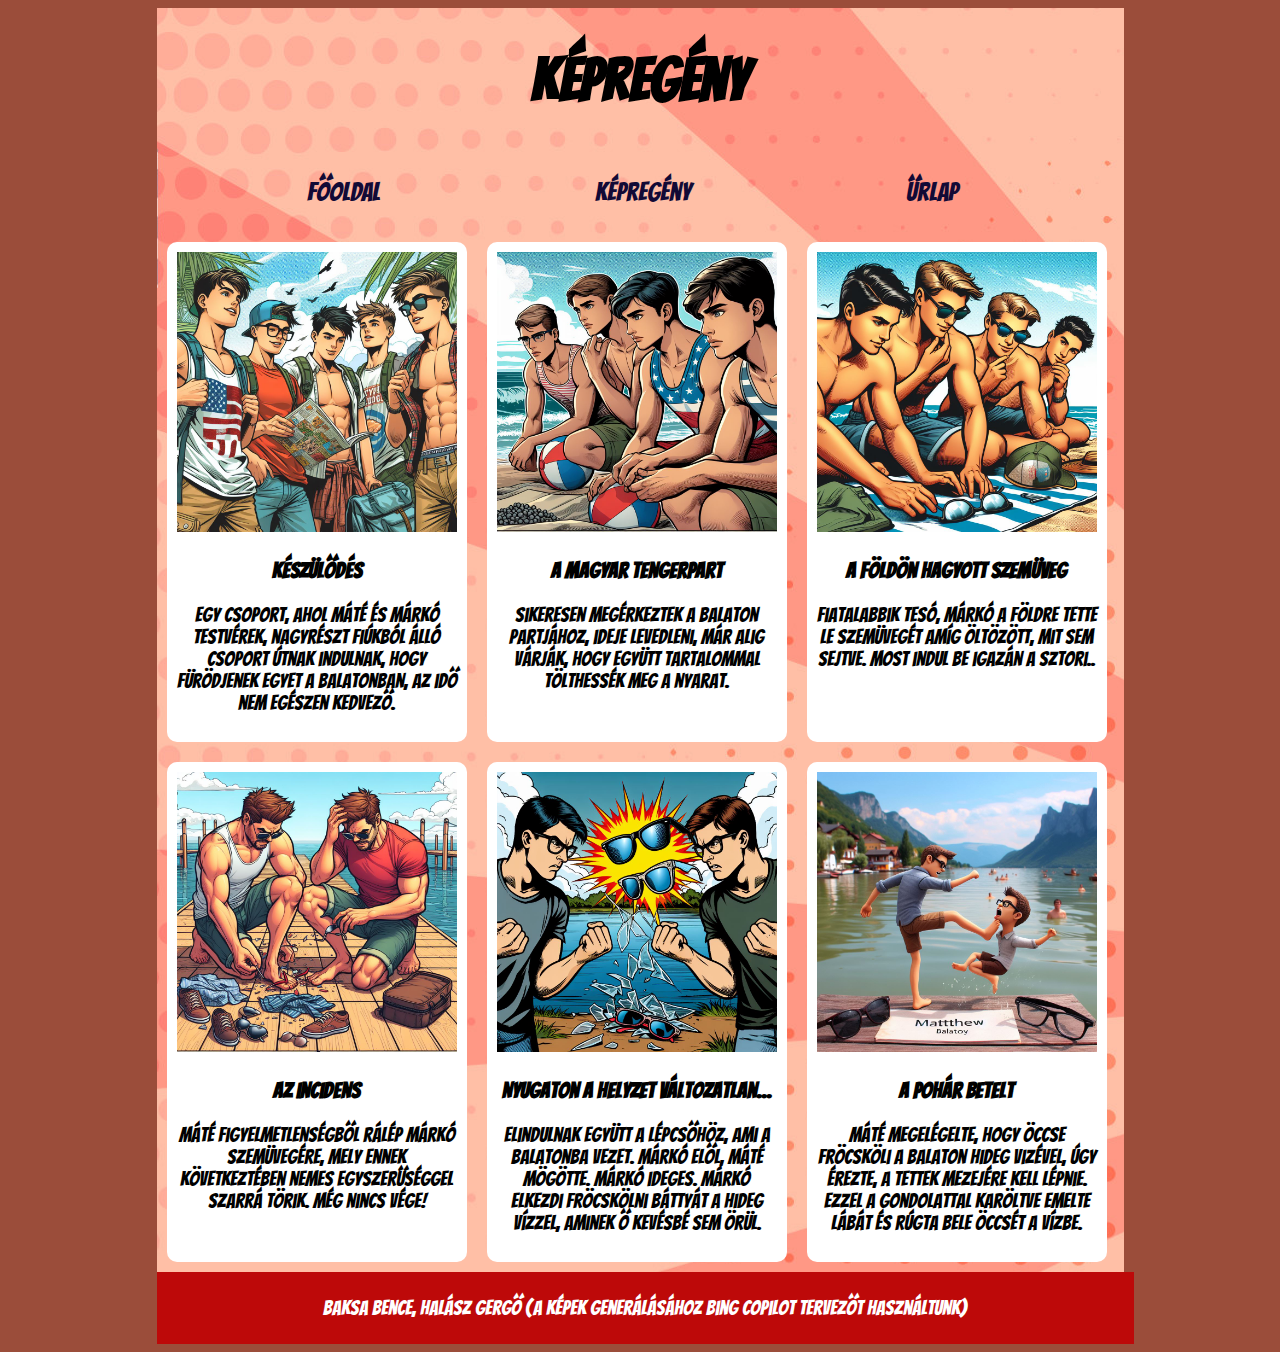
==== commit 0c2100bf: "Merge branch 'main' of https://github.com/HalaszGergo2/Kepregeny" ====
--- a/kepregeny.html
+++ b/kepregeny.html
@@ -56,7 +56,7 @@
           <div class="card-holder">
           <img src="kepek/az incidens.jpg" alt="Az incidens">
           <h3>Az incidens</h3>
-          <p>Máté figyelmetlenségből rálép Márkó szemüvegére, mely ennek következtében nemes egyszerűséggel szarrá tört. Még nincs vége!</p>
+          <p>Máté figyelmetlenségből rálép Márkó szemüvegére, mely ennek következtében nemes egyszerűséggel szarrá törik. Még nincs vége!</p>
         </div>
         </div>
 
--- a/kepregeny.css
+++ b/kepregeny.css
@@ -1,5 +1,4 @@
 @import url(kozos.css);
-
 
 .card-holder {
     width: 280px;
